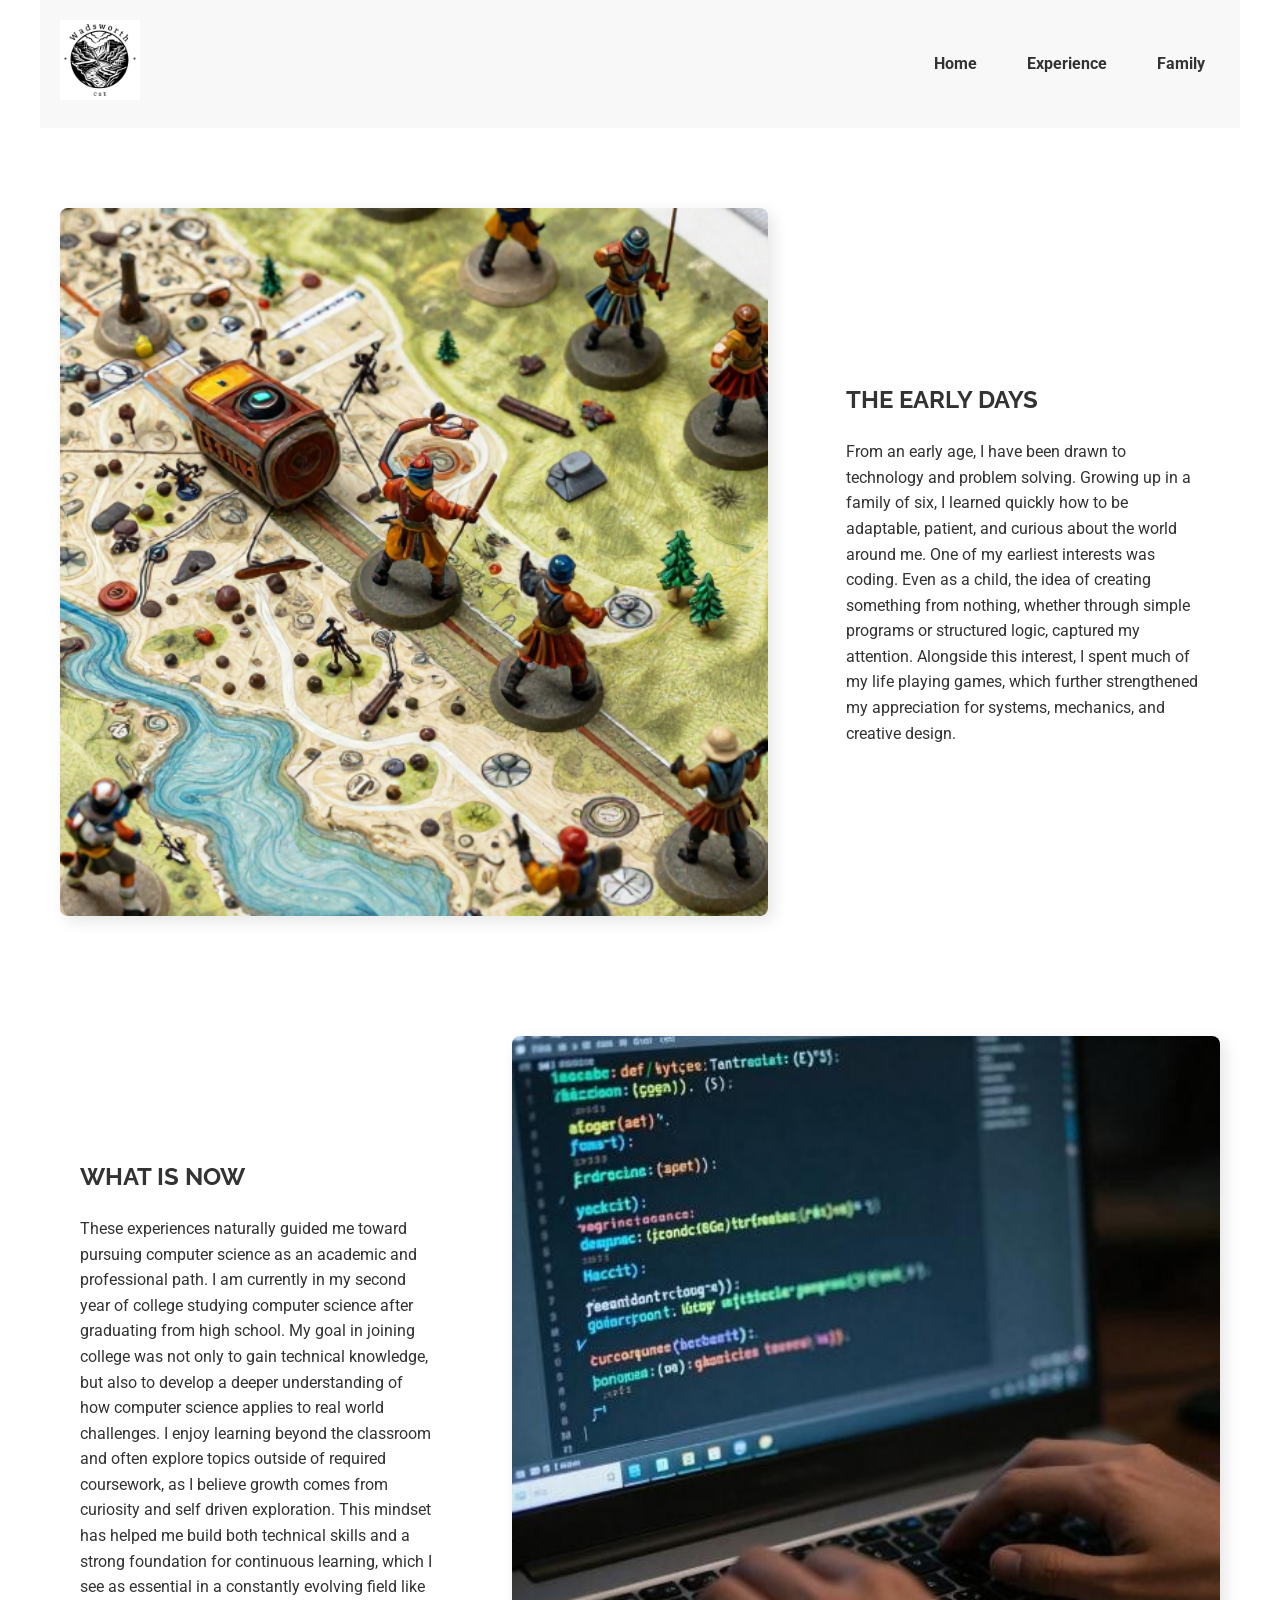
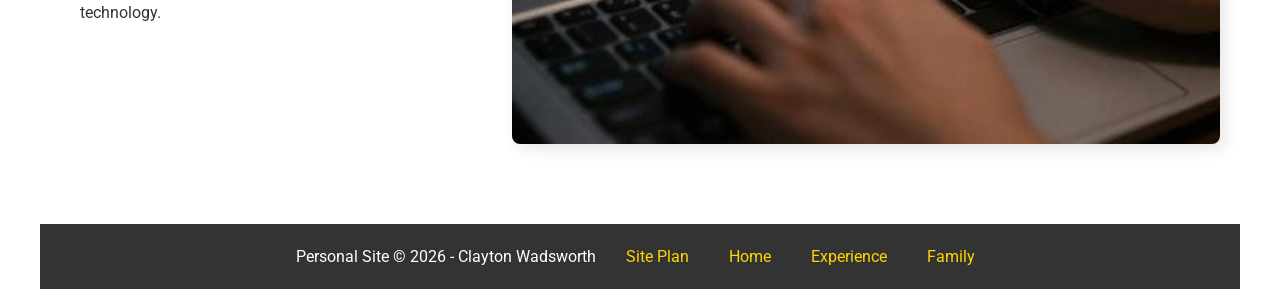
==== personalwebsite/index.html @ a33d9b9f "Personal Page updated and fitted" ====
<!DOCTYPE html>
<html lang="en">
<head>
    <meta charset="UTF-8">
    <meta name="viewport" content="width=device-width, initial-scale=1.0">
    <title>A Little About Me</title>
    <link rel="stylesheet" href="styles/style.css">
</head>
<body>
    <div id="content">
    <header>
        <a href="index.html" id="logo_link">
            <img class="icon" src="images/logo.png" alt="Wadsworth Logo">
        </a>
        <nav>
            <a href="index.html">Home</a>
            <a href="experience.html">Experience</a>
            <a href="family.html">Family</a>
        </nav>
    </header>
    <main class="home-grid">
        <section class="info-card">
            <img src="images/wargame.jpeg" alt="Board games">
            <div class="info-text">
                <h1>The Early Days</h1>
                <p>From an early age, I have been drawn to technology and problem solving.
                Growing up in a family of six, I learned quickly how to be adaptable, patient, and curious about the world around me.
                One of my earliest interests was coding.
                Even as a child, the idea of creating something from nothing, whether through simple programs or structured logic, captured my attention.
                Alongside this interest, I spent much of my life playing games, which further strengthened my appreciation for systems, mechanics, and creative design.
                </p>

            </div>
        </section>
        <section class="info-card">
            
            <div class="info-text">
                <h1>What is Now</h1>
                <p>These experiences naturally guided me toward pursuing computer science as an academic and professional path.
                I am currently in my second year of college studying computer science after graduating from high school.
                My goal in joining college was not only to gain technical knowledge, but also to develop a deeper understanding of how computer science applies to real world challenges.
                I enjoy learning beyond the classroom and often explore topics outside of required coursework, as I believe growth comes from curiosity and self driven exploration.
                This mindset has helped me build both technical skills and a strong foundation for continuous learning, which I see as essential in a constantly evolving field like technology.</p>

            </div>
            <img src="images/computertyping.jpeg" alt="Computer interest">
        </section>




    </main>
    <footer>
        <p>Personal Site &copy; 2026 - Clayton Wadsworth</p>
        <p><a href="site-plan.html">Site Plan</a></p>
        <p><a href="index.html">Home</a></p>
        <p><a href="experience.html">Experience</a></p>
        <p><a href="family.html">Family</a></p>

    </footer>




    </div>
    
</body>
</html>
---- personalwebsite/styles/style.css ----
@import url('https://fonts.googleapis.com/css2?family=Raleway:wght@700&family=Roboto:wght@400;700&display=swap');


body {
    font-family: 'Roboto', sans-serif;
    margin: 0;
    padding: 0;
    line-height: 1.6;
    color: #333;
}

#content {
    max-width: 1200px;
    margin: 0 auto;
}

.experience-grid {
    display: flex;
    flex-direction: column;
    gap: 80px; 
    padding: 40px 20px;
    max-width: 1000px;
    margin: 0 auto;
}

.experience-grid .info-card:nth-child(even) {
    flex-direction: row-reverse;
}

.experience-grid section:nth-child(2) {
    flex-direction: row-reverse;
}

h1, h2, h3 {
    font-family: 'Raleway', sans-serif;
    text-transform: uppercase;
}


header {
    display: flex;
    justify-content: space-between;
    align-items: center;
    padding: 20px;
    background-color: #f8f8f8; 
}

.icon {
    width: 80px;
    height: auto;
}

nav {
    display: flex;
    gap: 20px;
}

nav a {
    text-decoration: none;
    color: #333;
    font-weight: bold;
    padding: 10px 15px;
    transition: 0.3s;
}

nav a:hover {
    background-color: #ddd;
    border-radius: 5px;
}


#hero {
    position: relative;
    text-align: center;
    background-color: #eee;
}

#hero-img {
    width: 100%;
    height: 100%;
    object-fit: cover;
}


.home-grid, .experience-grid, .family-grid {
    display: flex;
    flex-direction: column;
    gap: 40px;
    padding: 40px 20px;
}


.info-card, .info-card2 {
    display: flex;
    align-items: center;
    justify-content: space-between; 
    gap: 30px;
    margin: 40px 0;
    width: 100%;
}


.info-card {
    display: flex;
    align-items: center;
    justify-content: space-between;
    gap: 5%; 
    width: 100%;
}


.info-card2 {
    flex-direction: row-reverse;
}


.info-card img {
    width: 45%; 
    height: auto;
    object-fit: cover;
    border-radius: 8px;
}

.info-text {
    width: 50%;
}


.info-card img {
    width: 100%;
    height: auto;
    border-radius: 8px;
    box-shadow: 5px 5px 15px rgba(0,0,0,0.1);
}

.info-text {
    padding: 20px;
}


footer {
    display: flex;
    justify-content: center;
    align-items: center;
    gap: 20px;
    padding: 20px;
    background-color: #333;
    color: white;
}

footer a {
    color: #ffd700; 
    text-decoration: none;
    margin: 0 10px;
}

footer a:hover {
    text-decoration: underline;
}

footer p {
    margin: 0;
}
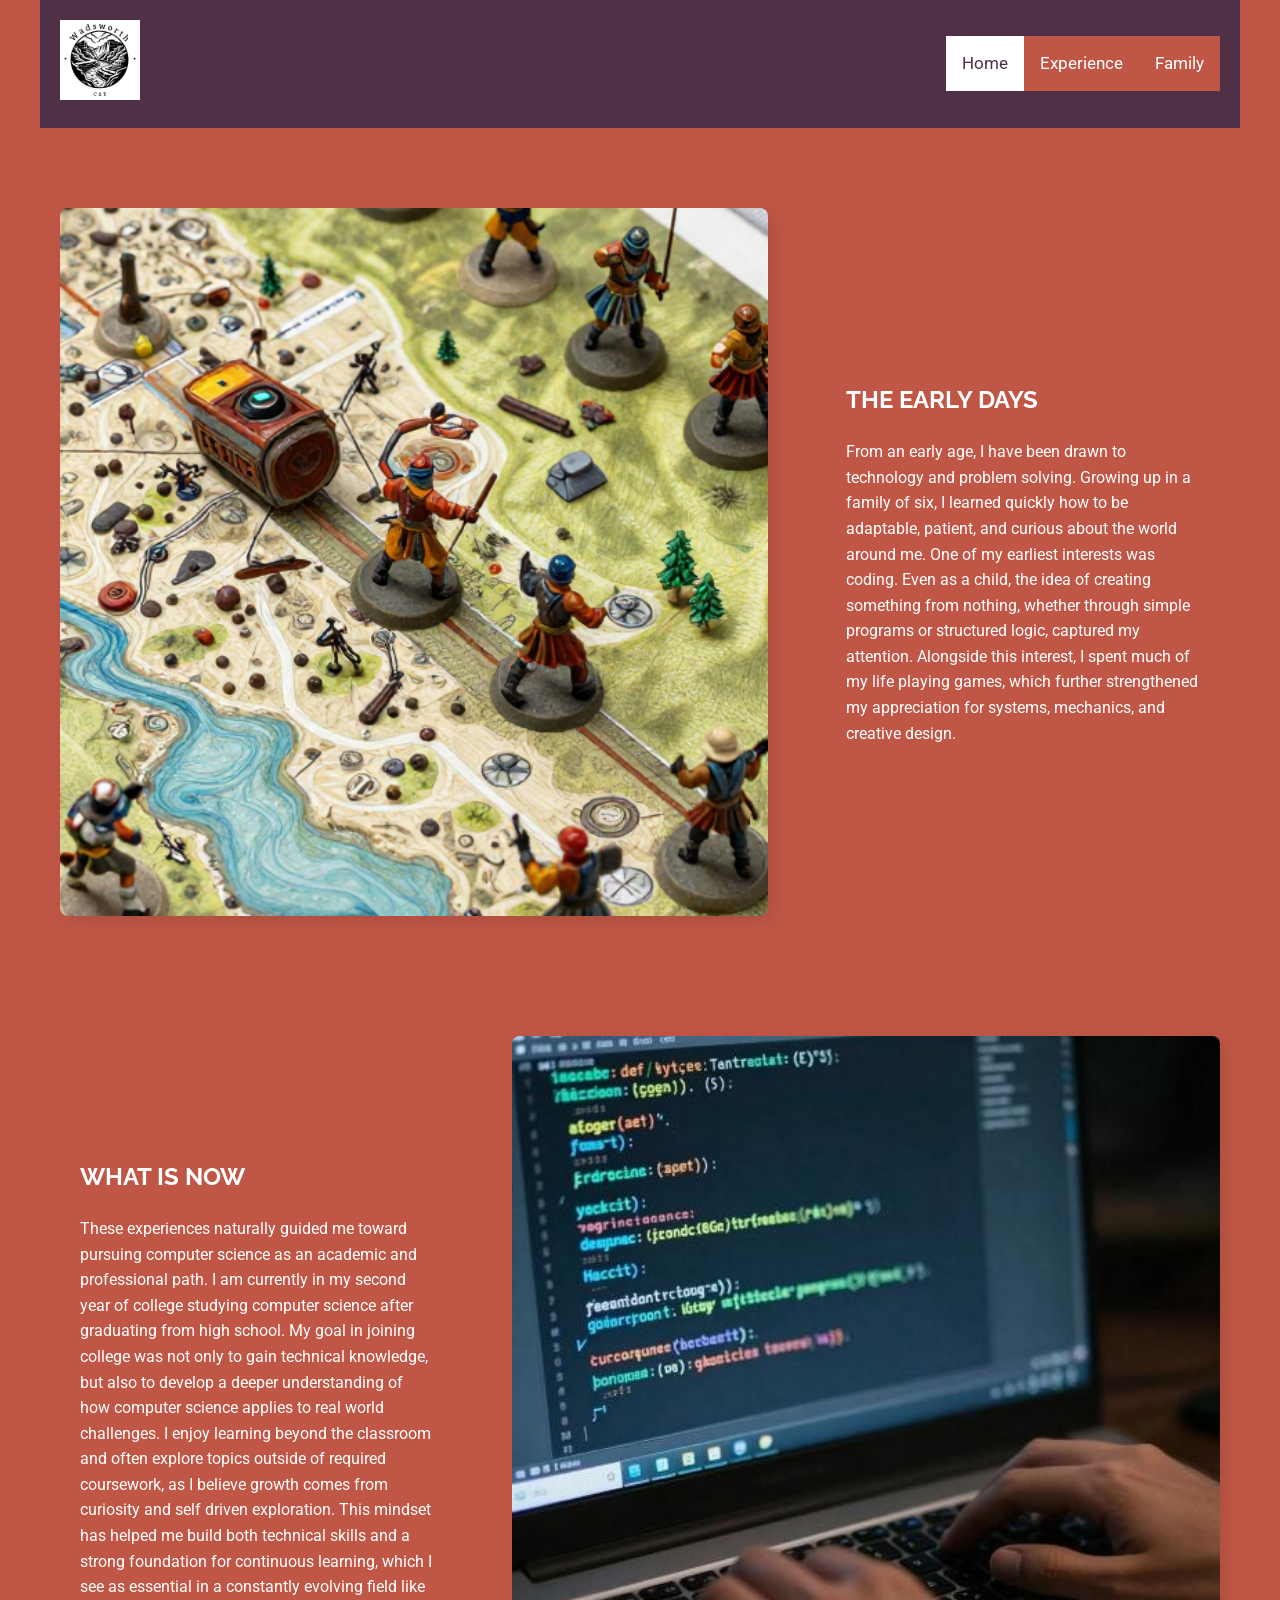
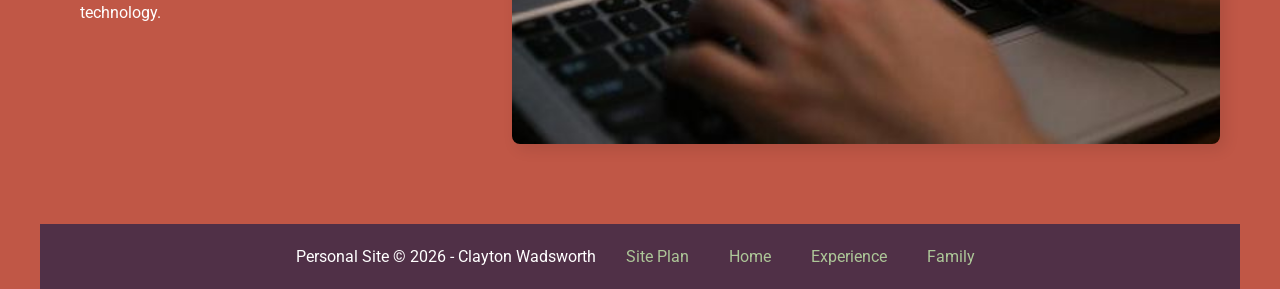
==== commit 99b2a3f8: "Top Bar and Sub Page #1" ====
--- a/personalwebsite/index.html
+++ b/personalwebsite/index.html
@@ -3,7 +3,7 @@
 <head>
     <meta charset="UTF-8">
     <meta name="viewport" content="width=device-width, initial-scale=1.0">
-    <title>A Little About Me</title>
+    <title>Personal Website</title>
     <link rel="stylesheet" href="styles/style.css">
 </head>
 <body>
@@ -12,11 +12,17 @@
         <a href="index.html" id="logo_link">
             <img class="icon" src="images/logo.png" alt="Wadsworth Logo">
         </a>
-        <nav>
+        <!-- <nav>
             <a href="index.html">Home</a>
             <a href="experience.html">Experience</a>
             <a href="family.html">Family</a>
-        </nav>
+        </nav> -->
+        <div class="topnav">
+            <a class="active" href="index.html">Home</a>
+            <a href="experience.html">Experience</a>
+            <a href="family.html">Family</a>
+            <!-- <a href="#about">About</a> -->
+        </div>
     </header>
     <main class="home-grid">
         <section class="info-card">
--- a/personalwebsite/styles/style.css
+++ b/personalwebsite/styles/style.css
@@ -6,7 +6,8 @@
     margin: 0;
     padding: 0;
     line-height: 1.6;
-    color: #333;
+    color: white;
+    background-color: #c05746;
 }
 
 #content {
@@ -42,7 +43,7 @@
     justify-content: space-between;
     align-items: center;
     padding: 20px;
-    background-color: #f8f8f8; 
+    background-color: #503047; 
 }
 
 .icon {
@@ -57,14 +58,14 @@
 
 nav a {
     text-decoration: none;
-    color: #333;
+    color: #adc698;
     font-weight: bold;
     padding: 10px 15px;
     transition: 0.3s;
 }
 
 nav a:hover {
-    background-color: #ddd;
+    background-color: #c05746;
     border-radius: 5px;
 }
 
@@ -72,12 +73,12 @@
 #hero {
     position: relative;
     text-align: center;
-    background-color: #eee;
+    background-color: #c05746;
 }
 
 #hero-img {
     width: 100%;
-    height: 100%;
+    height: 600px;
     object-fit: cover;
 }
 
@@ -144,12 +145,12 @@
     align-items: center;
     gap: 20px;
     padding: 20px;
-    background-color: #333;
+    background-color: #503047;
     color: white;
 }
 
 footer a {
-    color: #ffd700; 
+    color: #adc698; 
     text-decoration: none;
     margin: 0 10px;
 }
@@ -162,3 +163,27 @@
     margin: 0;
 }
 
+
+.topnav {
+  overflow: hidden;
+  background-color: #c05746;
+}
+
+.topnav a {
+  float: left;
+  color: white;
+  text-align: center;
+  padding: 14px 16px;
+  text-decoration: none;
+  font-size: 17px;
+}
+
+.topnav a:hover {
+  background-color: white;
+  color: #503047;
+}
+
+.topnav a.active {
+  background-color: white;
+  color: #503047;
+}
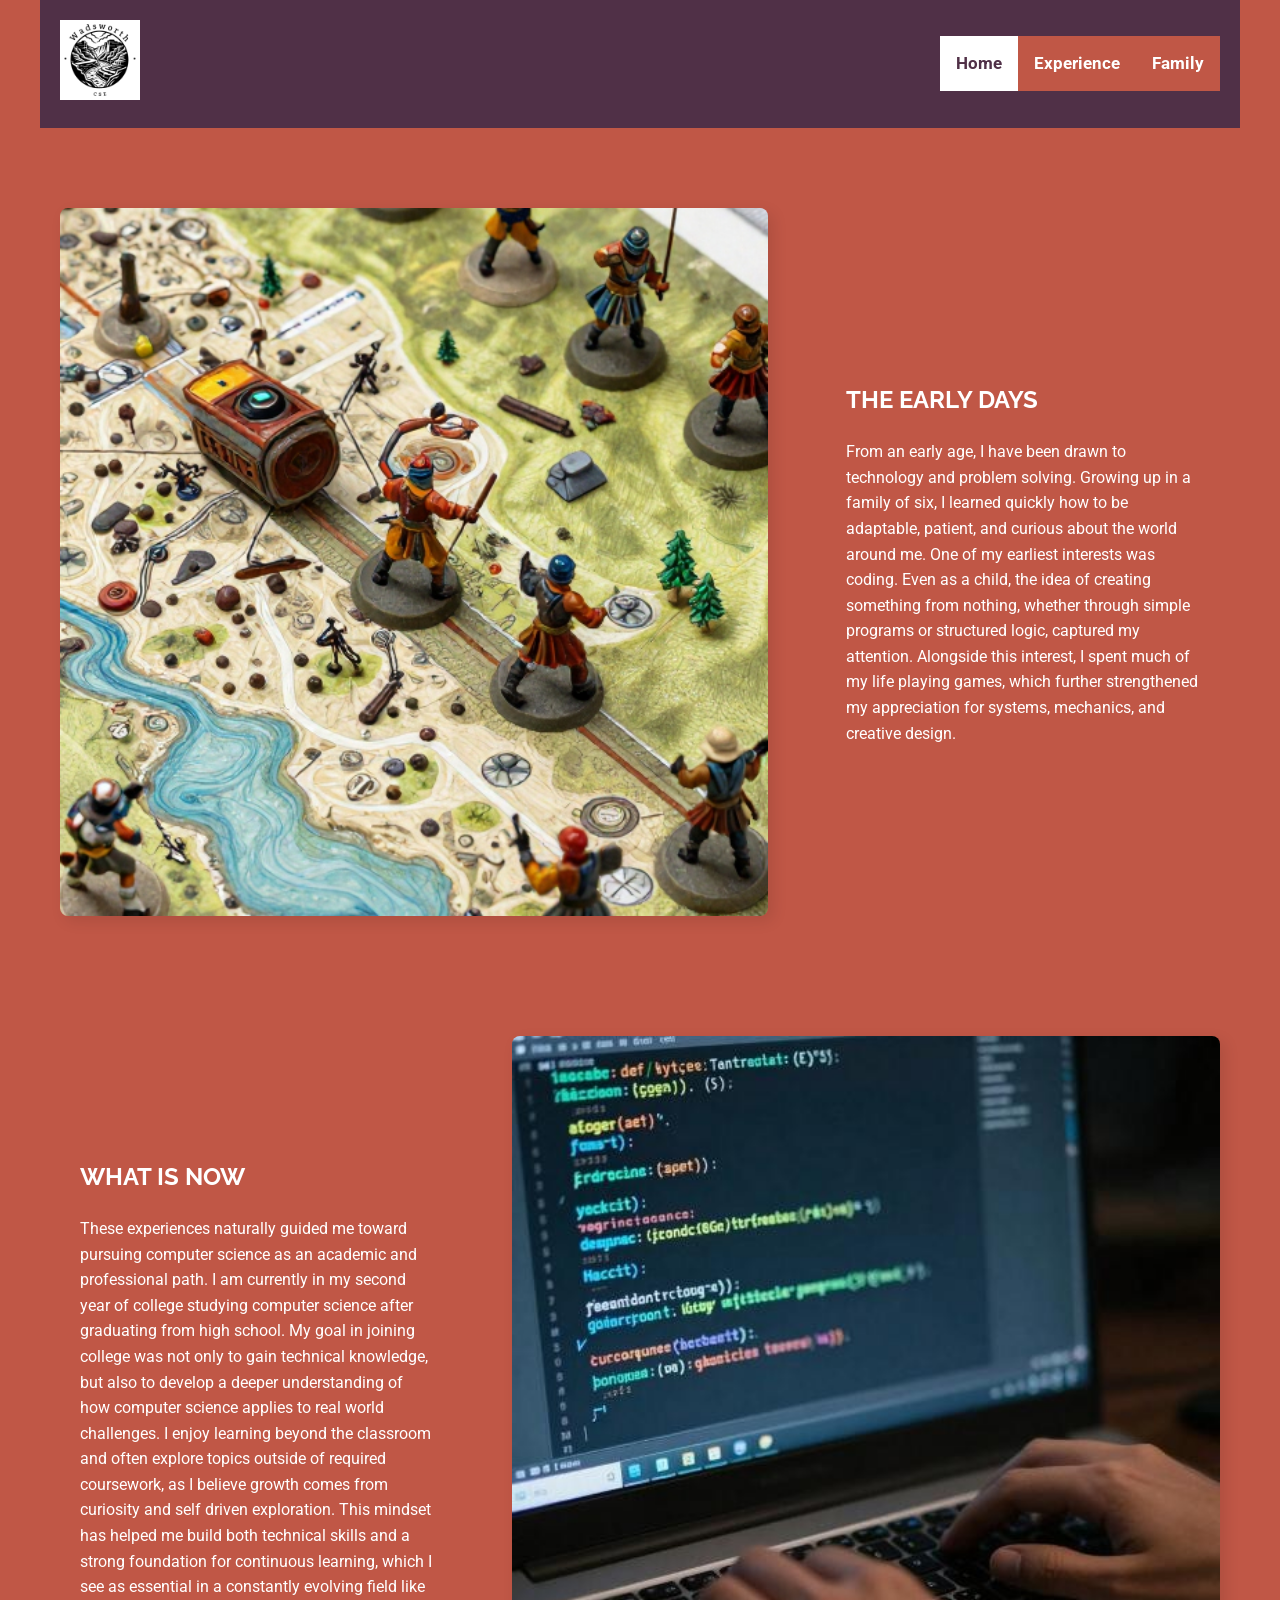
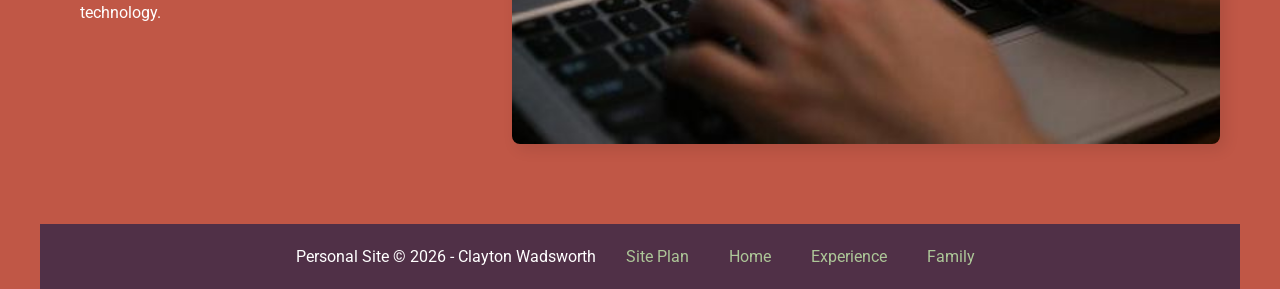
==== commit c669a1ee: "Update TB 2" ====
--- a/personalwebsite/index.html
+++ b/personalwebsite/index.html
@@ -17,12 +17,14 @@
             <a href="experience.html">Experience</a>
             <a href="family.html">Family</a>
         </nav> -->
+        <nav>
         <div class="topnav">
             <a class="active" href="index.html">Home</a>
             <a href="experience.html">Experience</a>
             <a href="family.html">Family</a>
             <!-- <a href="#about">About</a> -->
         </div>
+        </nav>
     </header>
     <main class="home-grid">
         <section class="info-card">
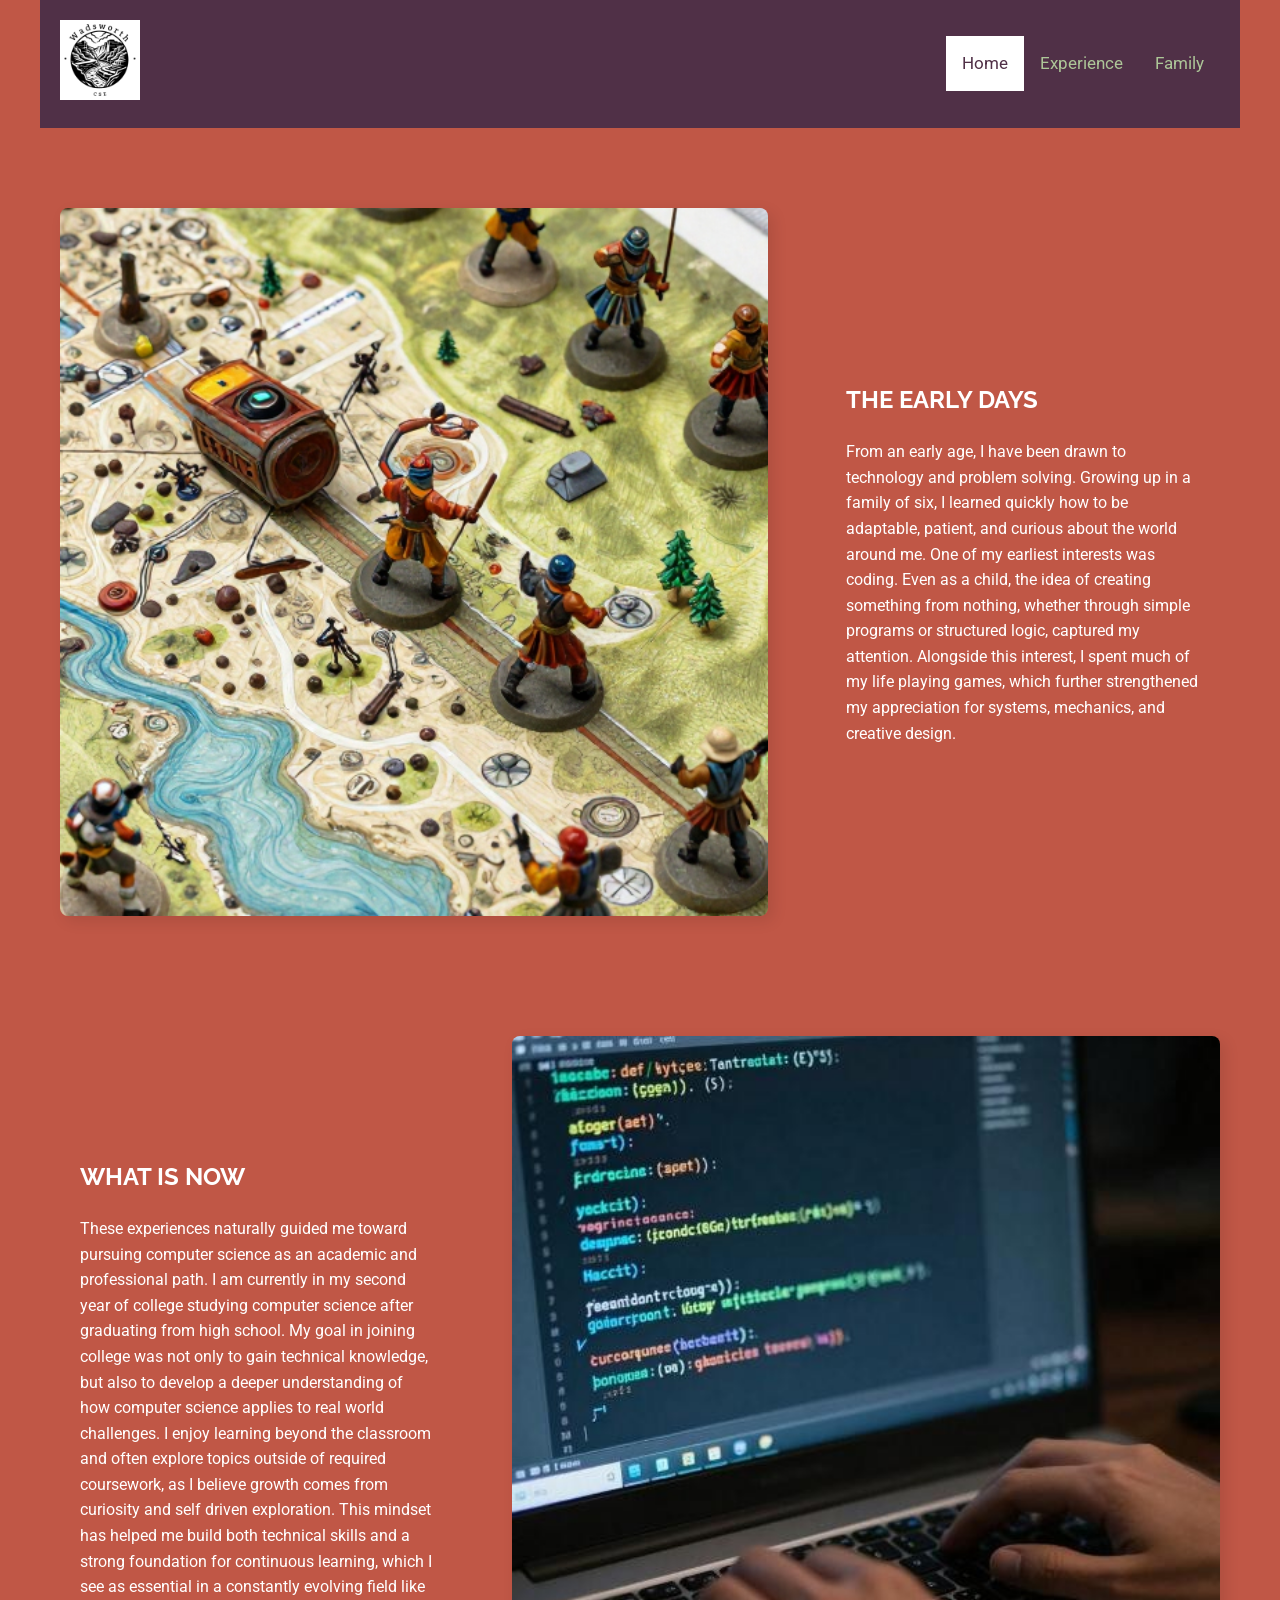
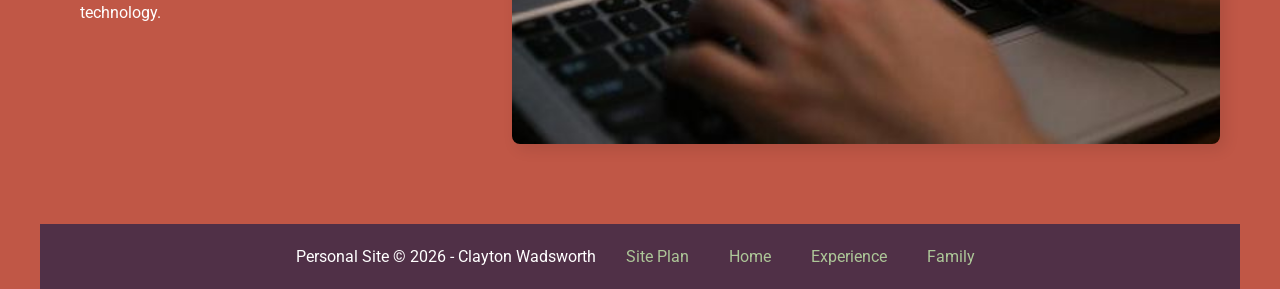
==== commit 01df5bae: "Update #2" ====
--- a/personalwebsite/index.html
+++ b/personalwebsite/index.html
@@ -17,14 +17,14 @@
             <a href="experience.html">Experience</a>
             <a href="family.html">Family</a>
         </nav> -->
-        <nav>
+        
         <div class="topnav">
             <a class="active" href="index.html">Home</a>
             <a href="experience.html">Experience</a>
             <a href="family.html">Family</a>
             <!-- <a href="#about">About</a> -->
         </div>
-        </nav>
+        
     </header>
     <main class="home-grid">
         <section class="info-card">
--- a/personalwebsite/styles/style.css
+++ b/personalwebsite/styles/style.css
@@ -51,7 +51,7 @@
     height: auto;
 }
 
-nav {
+/* nav {
     display: flex;
     gap: 20px;
 }
@@ -67,7 +67,7 @@
 nav a:hover {
     background-color: #c05746;
     border-radius: 5px;
-}
+} */
 
 
 #hero {
@@ -166,12 +166,12 @@
 
 .topnav {
   overflow: hidden;
-  background-color: #c05746;
+  background-color: #503047;
 }
 
 .topnav a {
   float: left;
-  color: white;
+  color: #adc698;
   text-align: center;
   padding: 14px 16px;
   text-decoration: none;
@@ -186,4 +186,4 @@
 .topnav a.active {
   background-color: white;
   color: #503047;
-}
+}
